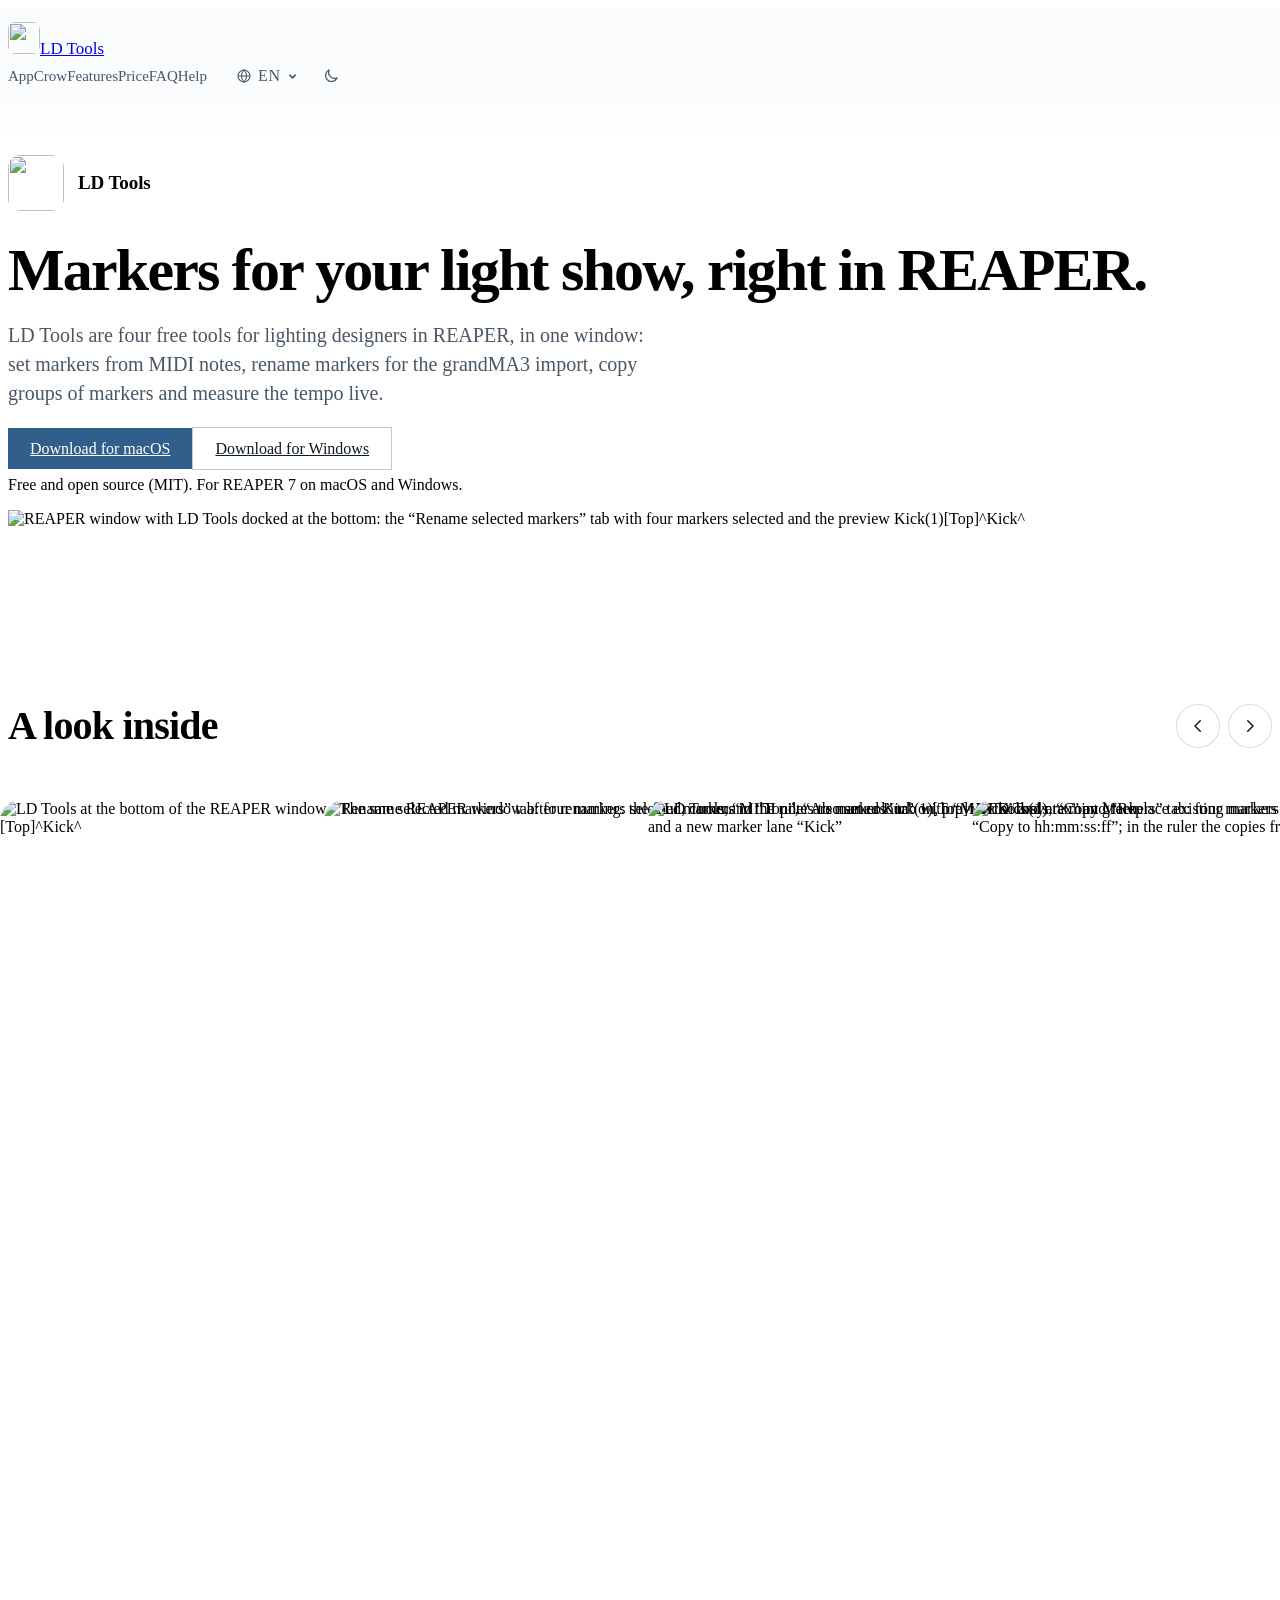
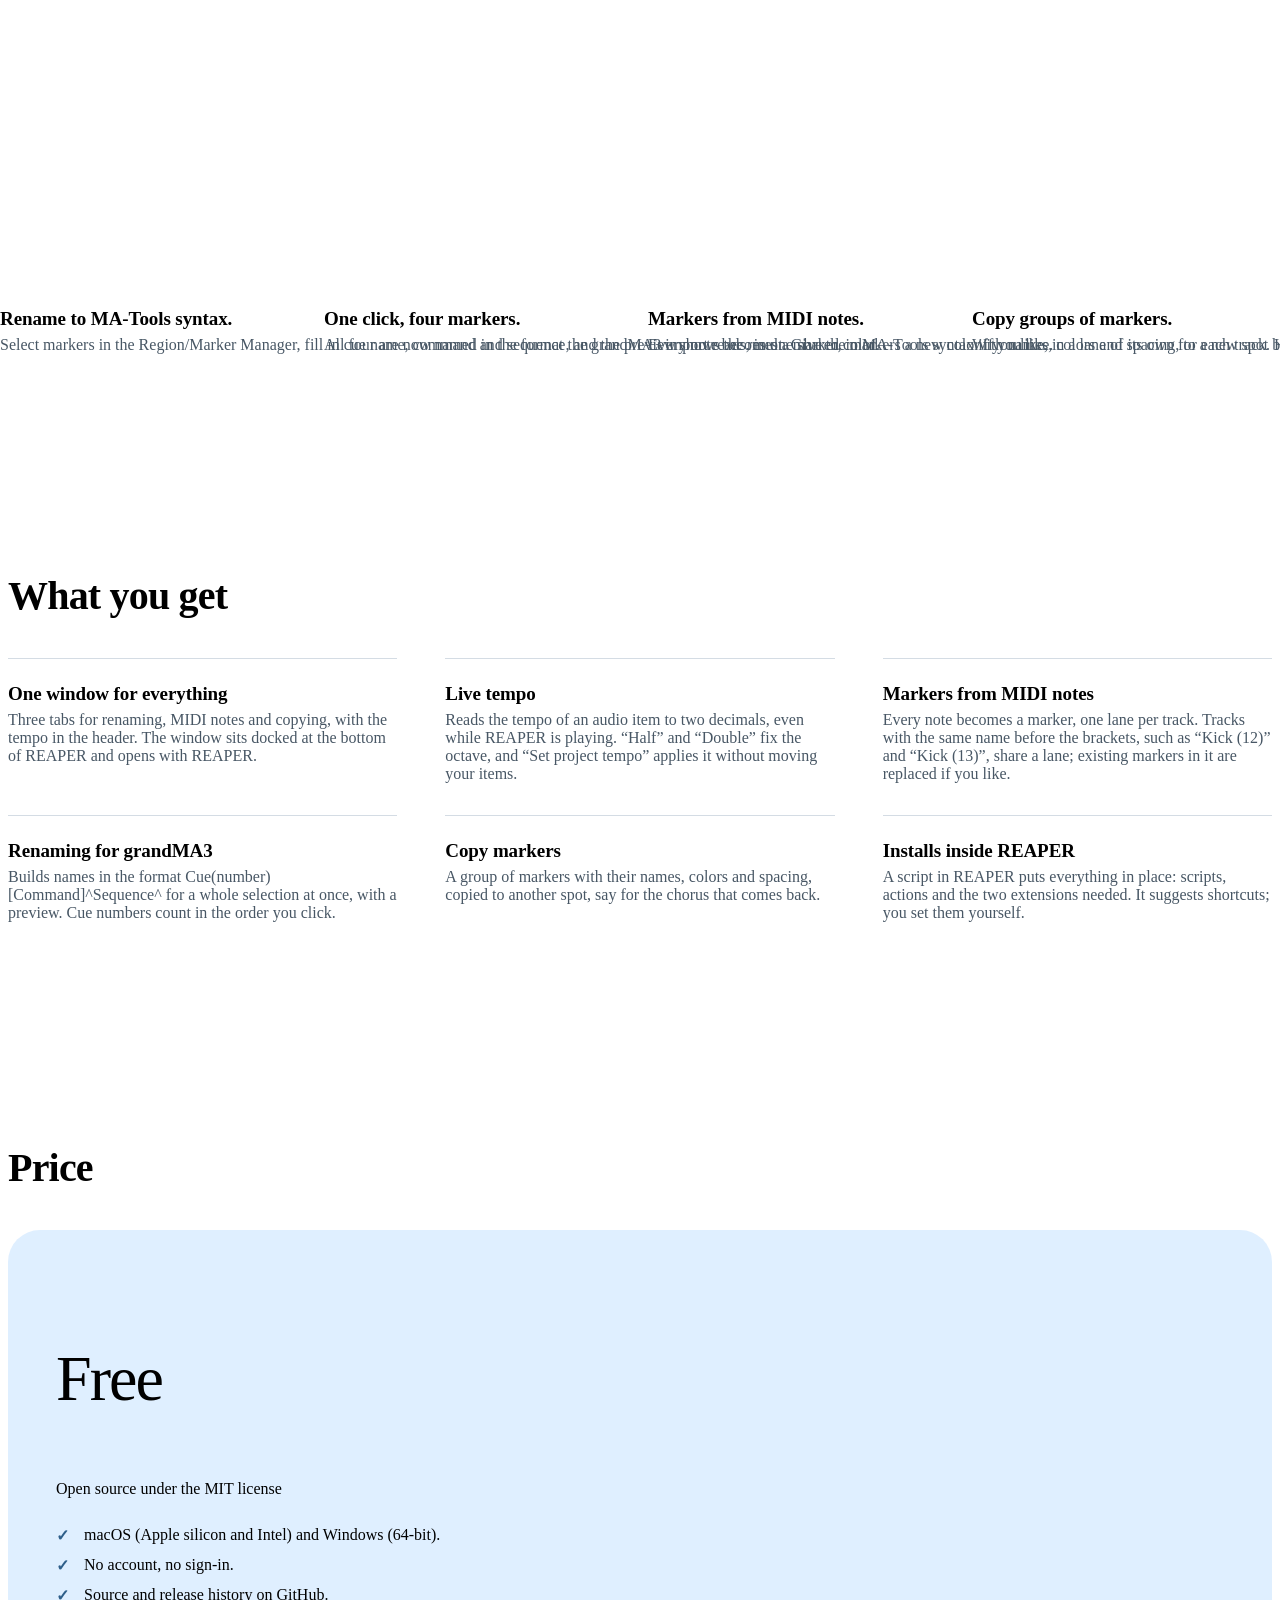
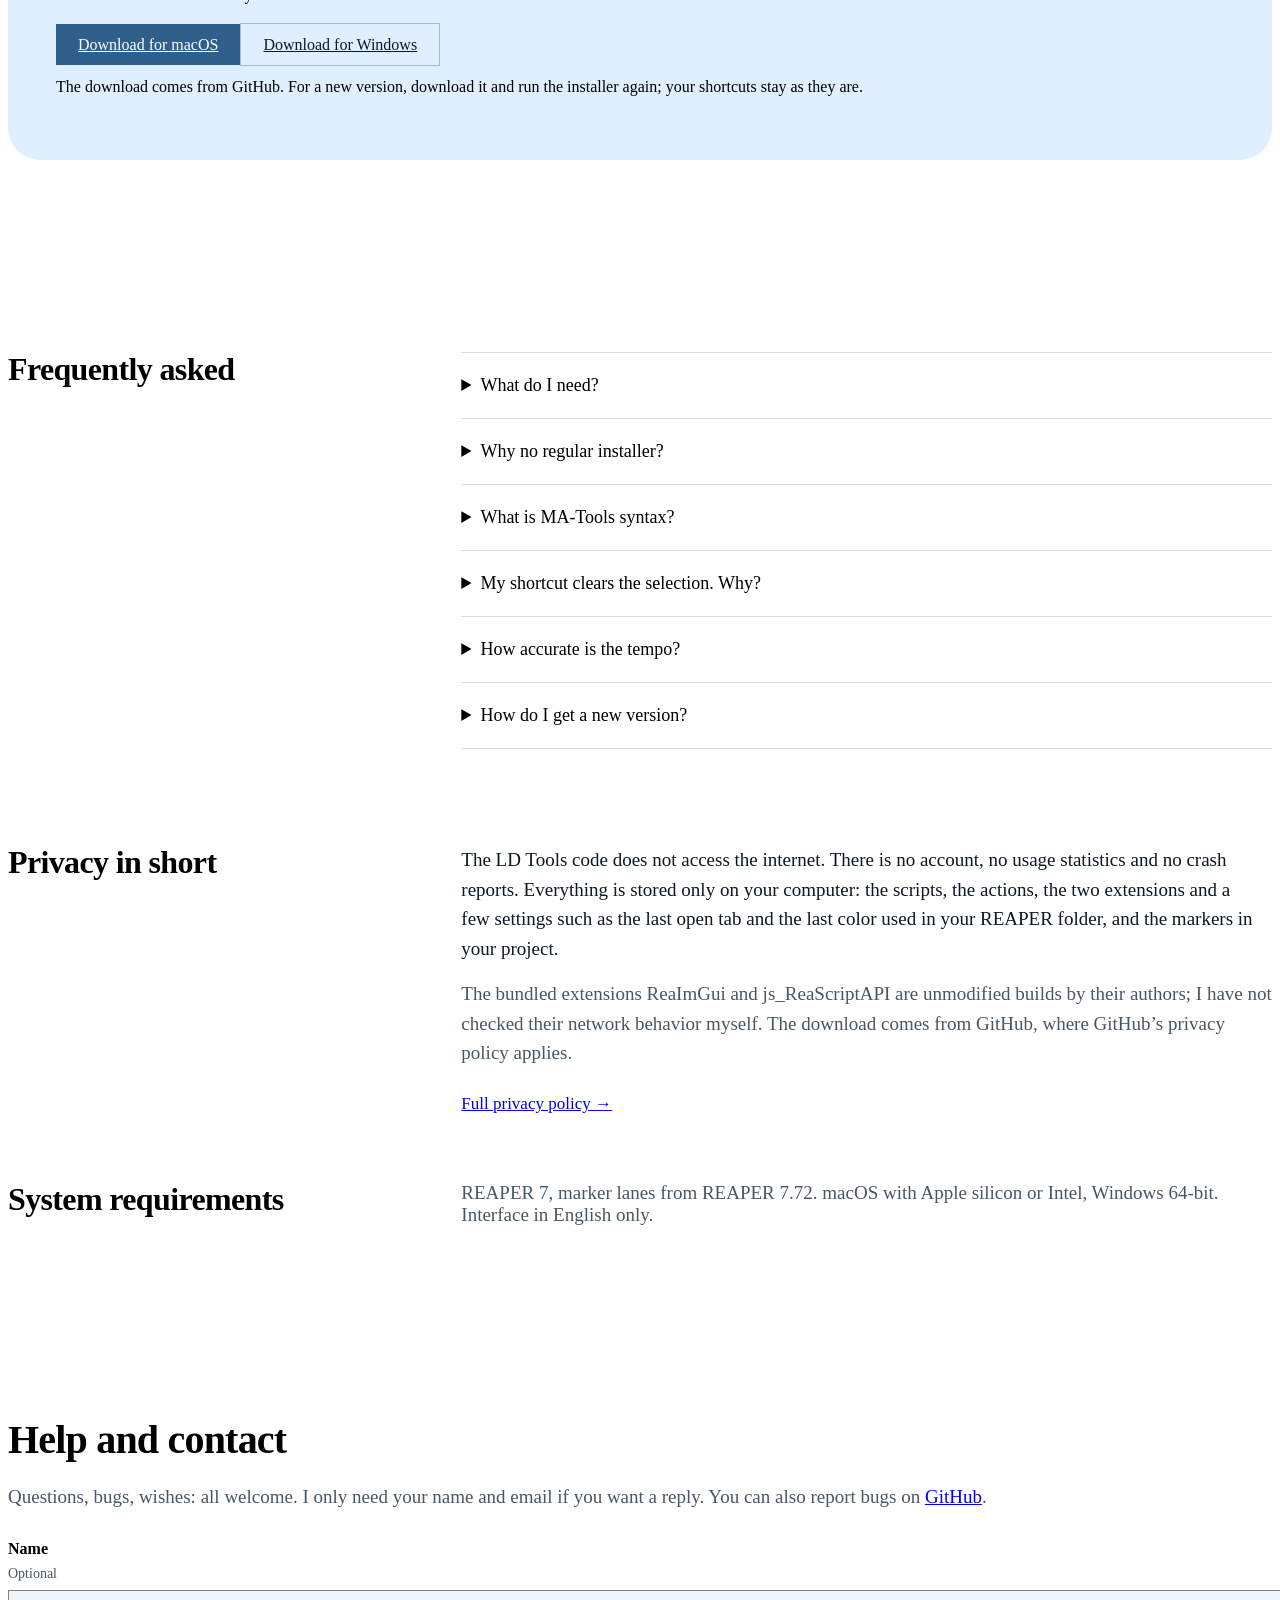
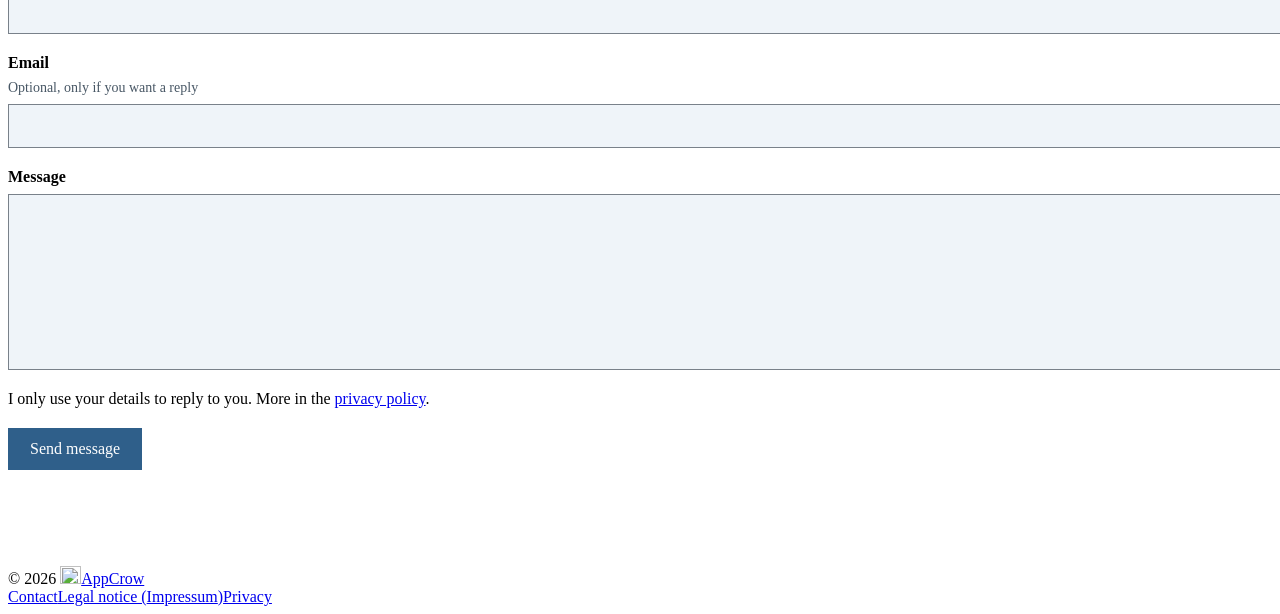
==== website/seite/en/index.html @ 0c8ac384 "website: product page reaperldtools.appcrow.at (LD Tools, neutral, free, downloads from the latest G" ====
<!doctype html>
<html lang="en" data-theme="dunkel">
<head>
<meta charset="utf-8">
<meta name="viewport" content="width=device-width, initial-scale=1">
<title>LD Tools – marker tools for lighting design in REAPER</title>
<meta name="description" content="Free tools for lighting designers in REAPER: markers from MIDI notes, renaming for the grandMA3 import, copying markers and live BPM.">
<link rel="canonical" href="https://reaperldtools.appcrow.at/en/">
<link rel="alternate" hreflang="de" href="https://reaperldtools.appcrow.at/">
<link rel="alternate" hreflang="en" href="https://reaperldtools.appcrow.at/en/">
<link rel="alternate" hreflang="x-default" href="https://reaperldtools.appcrow.at/en/">
<meta property="og:type" content="website">
<meta property="og:site_name" content="AppCrow">
<meta property="og:title" content="LD Tools – marker tools for lighting design in REAPER">
<meta property="og:description" content="Free tools for lighting designers in REAPER: markers from MIDI notes, renaming for the grandMA3 import, copying markers and live BPM.">
<meta property="og:url" content="https://reaperldtools.appcrow.at/en/">
<meta property="og:locale" content="en_US">
<meta property="og:locale:alternate" content="de_AT">
<meta property="og:image" content="https://reaperldtools.appcrow.at/assets/reaperldtools-icon.png">
<meta property="og:image:width" content="256">
<meta property="og:image:height" content="256">
<meta property="og:image:alt" content="LD Tools icon">
<meta name="twitter:card" content="summary">
<script type="application/ld+json">{"@context":"https://schema.org","@type":"SoftwareApplication","name":"LD Tools","description":"Free tools for lighting designers in REAPER: markers from MIDI notes, renaming for the grandMA3 import, copying markers and live BPM.","url":"https://reaperldtools.appcrow.at/en/","inLanguage":"en","image":"https://reaperldtools.appcrow.at/assets/reaperldtools-icon.png","operatingSystem":"macOS, Windows","publisher":{"@type":"Organization","name":"AppCrow","url":"https://appcrow.at/"}}</script>
<link rel="icon" href="../favicon.png" type="image/png">
<link rel="apple-touch-icon" href="../assets/reaperldtools-icon.png">
<link rel="stylesheet" href="../assets/stil.css">
<link rel="stylesheet" href="../assets/produkt.css">
<style>:root{--ton:248;--app-akzent-dunkel:#a9c9e8;--app-auf-akzent-dunkel:#0b1a2a;--app-akzent-hell:#2f5f8a}</style>
<script>(function(d){var t;try{t=sessionStorage.getItem('thema')}catch(e){}d.dataset.theme=t==='hell'||t==='dunkel'?t:matchMedia('(prefers-color-scheme: light)').matches?'hell':'dunkel'})(document.documentElement);</script>
<style>.js .ohne-js{display:none}</style><script>document.documentElement.classList.add('js')</script>
</head>
<body>
<a class="sprunglink" href="#inhalt">Skip to content</a>
<header class="rahmen kopf">
<div class="kopf-links"><a class="marke" href="../"><img class="app-icon" src="../assets/reaperldtools-icon.png" alt="" width="32" height="32">LD Tools</a></div>
<div class="kopf-rechts">
<nav class="navi" aria-label="Main menu"><a href="https://appcrow.at/en/">AppCrow</a><a class="wahlweise" href="#funktionen">Features</a><a class="wahlweise" href="#preis">Price</a><a class="wahlweise" href="#fragen">FAQ</a><a class="wahlweise" href="#hilfe">Help</a></nav>
<nav class="sprachwahl-nav" aria-label="Language"><details class="sprachwahl"><summary title="Language" aria-label="EN, choose language"><svg viewBox="0 0 24 24" aria-hidden="true"><g fill="none" stroke="currentColor" stroke-width="1.6"><circle cx="12" cy="12" r="9"></circle><path d="M3 12h18M12 3c2.5 2.6 3.8 5.6 3.8 9s-1.3 6.4-3.8 9c-2.5-2.6-3.8-5.6-3.8-9S9.5 5.6 12 3z"></path></g></svg><span>EN</span><svg class="pfeil" viewBox="0 0 12 12" aria-hidden="true"><path d="M3 4.5l3 3 3-3" fill="none" stroke="currentColor" stroke-width="1.6" stroke-linecap="round" stroke-linejoin="round"></path></svg></summary><ul class="sprachwahl-liste"><li><a href="../" lang="de" hreflang="de">Deutsch</a></li><li><a href="../en/" lang="en" hreflang="en" aria-current="true">English</a></li></ul></details></nav>
<button type="button" class="thema" id="schalter-thema" aria-pressed="true" aria-label="Dark" title="Appearance"><svg class="sonne" viewBox="0 0 24 24" aria-hidden="true"><g fill="none" stroke="currentColor" stroke-width="1.7" stroke-linecap="round"><circle cx="12" cy="12" r="4"></circle><path d="M12 2.5v2M12 19.5v2M2.5 12h2M19.5 12h2M5.3 5.3l1.4 1.4M17.3 17.3l1.4 1.4M5.3 18.7l1.4-1.4M17.3 6.7l1.4-1.4"></path></g></svg><svg class="mond" viewBox="0 0 24 24" aria-hidden="true"><path d="M20 14.5A8 8 0 0 1 9.5 4a8 8 0 1 0 10.5 10.5z" fill="none" stroke="currentColor" stroke-width="1.7" stroke-linejoin="round"></path></svg></button>
</div>
</header>
<main id="inhalt">
<section class="rahmen einstieg">
<div class="einstieg-text">
<p class="einstieg-marke"><img class="app-icon" src="../assets/reaperldtools-icon.png" alt="" width="56" height="56"><span>LD Tools</span></p>
<h1>Markers for your light show, right in REAPER.</h1>
<p class="satz">LD Tools are four free tools for lighting designers in REAPER, in one window: set markers from MIDI notes, rename markers for the grandMA3 import, copy groups of markers and measure the tempo live.</p>
<div class="knoepfe"><a class="knopf haupt" href="https://github.com/tobis-tales/Reaper_LD_Plugin_Set/releases/latest/download/LD-Tools-macOS.dmg">Download for macOS</a><a class="knopf zweit" href="https://github.com/tobis-tales/Reaper_LD_Plugin_Set/releases/latest/download/LD-Tools-Windows.zip">Download for Windows</a></div>
<p class="klein">Free and open source (MIT). For REAPER 7 on macOS and Windows.</p>
</div>
<div class="einstieg-medien"><img class="bild" src="../medien/ld-tools-neutral-en-1-rename.jpg" alt="REAPER window with LD Tools docked at the bottom: the “Rename selected markers” tab with four markers selected and the preview Kick(1)[Top]^Kick^" width="1080" height="1080"></div>
</section>
<section class="rahmen abschnitt" id="galerie">
<div class="abschnitt-kopf"><h2 id="galerie-titel">A look inside</h2><div class="galerie-knoepfe"><button type="button" data-richtung="-1" aria-label="Previous" aria-disabled="true"><svg viewBox="0 0 24 24" aria-hidden="true"><path d="M15 5l-7 7 7 7" fill="none" stroke="currentColor" stroke-width="2" stroke-linecap="round" stroke-linejoin="round"></path></svg></button><button type="button" data-richtung="1" aria-label="Next"><svg viewBox="0 0 24 24" aria-hidden="true"><path d="M15 5l-7 7 7 7" fill="none" stroke="currentColor" stroke-width="2" stroke-linecap="round" stroke-linejoin="round"></path></svg></button></div></div>
<div class="galerie quadrat" id="galerie-liste" tabindex="0" role="region" aria-labelledby="galerie-titel">
<figure><img class="bild" src="../medien/ld-tools-neutral-en-1-rename.jpg" alt="LD Tools at the bottom of the REAPER window, “Rename selected markers” tab: four markers selected, command “Top”, “Also set colour” on, preview Kick(1)[Top]^Kick^" width="1080" height="1080" loading="lazy"><figcaption><h3>Rename to MA-Tools syntax.</h3><p>Select markers in the Region/Marker Manager, fill in cue name, command and sequence, and the preview shows the result. Give the markers a new color if you like.</p></figcaption></figure>
<figure><img class="bild" src="../medien/ld-tools-neutral-en-2-rename-result.jpg" alt="The same REAPER window after renaming: the four markers in the ruler are named Kick(1)[Top]^Kick^ and are mint green" width="1080" height="1080" loading="lazy"><figcaption><h3>One click, four markers.</h3><p>All four are now named in the format the grandMA3 import reads, in one shared color.</p></figcaption></figure>
<figure><img class="bild" src="../medien/ld-tools-neutral-en-4-midi.jpg" alt="LD Tools, “MIDI notes to markers” tab with “MA-Tools syntax” and “Replace existing markers in these lanes”; above it the message “47 markers created in 1 lanes.” and a new marker lane “Kick”" width="1080" height="1080" loading="lazy"><figcaption><h3>Markers from MIDI notes.</h3><p>Every note becomes a marker, in MA-Tools syntax if you like, in a lane of its own for each track. Here 47 markers from the “Kick” track.</p></figcaption></figure>
<figure><img class="bild" src="../medien/ld-tools-neutral-en-3-copy.jpg" alt="LD Tools, “Copy Markers” tab: four markers from 21.1.00 to 173.1.00 ticked, target 225.1.00 or 00:07:28:00, buttons “Copy to cursor”, “Copy to measure.beats” and “Copy to hh:mm:ss:ff”; in the ruler the copies from measure 225" width="1080" height="1080" loading="lazy"><figcaption><h3>Copy groups of markers.</h3><p>With names, colors and spacing, to a new spot by measure, by timecode or at the cursor.</p></figcaption></figure>
</div>
</section>
<section class="rahmen abschnitt" id="funktionen">
<h2>What you get</h2>
<div class="funktionen">
<div><h3>One window for everything</h3><p>Three tabs for renaming, MIDI notes and copying, with the tempo in the header. The window sits docked at the bottom of REAPER and opens with REAPER.</p></div>
<div><h3>Live tempo</h3><p>Reads the tempo of an audio item to two decimals, even while REAPER is playing. “Half” and “Double” fix the octave, and “Set project tempo” applies it without moving your items.</p></div>
<div><h3>Markers from MIDI notes</h3><p>Every note becomes a marker, one lane per track. Tracks with the same name before the brackets, such as “Kick (12)” and “Kick (13)”, share a lane; existing markers in it are replaced if you like.</p></div>
<div><h3>Renaming for grandMA3</h3><p>Builds names in the format Cue(number)[Command]^Sequence^ for a whole selection at once, with a preview. Cue numbers count in the order you click.</p></div>
<div><h3>Copy markers</h3><p>A group of markers with their names, colors and spacing, copied to another spot, say for the chorus that comes back.</p></div>
<div><h3>Installs inside REAPER</h3><p>A script in REAPER puts everything in place: scripts, actions and the two extensions needed. It suggests shortcuts; you set them yourself.</p></div>
</div>
</section>
<section class="rahmen abschnitt" id="preis">
<h2>Price</h2>
<div class="preis"><div class="preiskarte"><p class="betrag">Free</p><p class="betrag-zusatz">Open source under the MIT license</p><ul><li>macOS (Apple silicon and Intel) and Windows (64-bit).</li><li>No account, no sign-in.</li><li>Source and release history on GitHub.</li></ul><div class="knoepfe"><a class="knopf haupt" href="https://github.com/tobis-tales/Reaper_LD_Plugin_Set/releases/latest/download/LD-Tools-macOS.dmg">Download for macOS</a><a class="knopf zweit" href="https://github.com/tobis-tales/Reaper_LD_Plugin_Set/releases/latest/download/LD-Tools-Windows.zip">Download for Windows</a></div><p class="klein">The download comes from GitHub. For a new version, download it and run the installer again; your shortcuts stay as they are.</p></div></div>
</section>
<section class="rahmen abschnitt seitlich" id="fragen">
<h2>Frequently asked</h2>
<div class="fragen">
<details><summary>What do I need?</summary><p>REAPER 7, and REAPER 7.72 or later for marker lanes. The extensions ReaImGui and js_ReaScriptAPI come with it, and the installer puts them in place. You do not need SWS.</p></details>
<details><summary>Why no regular installer?</summary><p>Only a script inside REAPER can create actions and open the shortcut dialog. That is why you install LD Tools from within REAPER. After the extensions are installed, restart REAPER once.</p></details>
<details><summary>What is MA-Tools syntax?</summary><p>A marker name like Kick(1)[Top]^Kick^: cue name, cue number, command and sequence. It is the format the grandMA3 marker import reads.</p></details>
<details><summary>My shortcut clears the selection. Why?</summary><p>When the Region/Marker Manager has focus, it swallows the shortcut. Click into the arrange view first, then press the shortcut.</p></details>
<details><summary>How accurate is the tempo?</summary><p>In my test with a real song, it was off by less than 0.02 BPM.</p></details>
<details><summary>How do I get a new version?</summary><p>Download the new version and run the installer again. There is no automatic notice of new versions.</p></details>
</div>
</section>
<section class="rahmen abschnitt seitlich" id="datenschutz">
<h2>Privacy in short</h2>
<div class="ds-text"><p>The LD Tools code does not access the internet. There is no account, no usage statistics and no crash reports. Everything is stored only on your computer: the scripts, the actions, the two extensions and a few settings such as the last open tab and the last color used in your REAPER folder, and the markers in your project.</p><p>The bundled extensions ReaImGui and js_ReaScriptAPI are unmodified builds by their authors; I have not checked their network behavior myself. The download comes from GitHub, where GitHub’s privacy policy applies.</p><p><a href="https://appcrow.at/en/privacy/#ldtools">Full privacy policy <span aria-hidden="true">→</span></a></p></div>
</section>
<section class="rahmen abschnitt seitlich" id="voraussetzungen">
<h2>System requirements</h2>
<p class="text-leise">REAPER 7, marker lanes from REAPER 7.72. macOS with Apple silicon or Intel, Windows 64-bit. Interface in English only.</p>
</section>
<section class="rahmen abschnitt" id="hilfe">
<h2>Help and contact</h2>
<p class="abschnitt-satz">Questions, bugs, wishes: all welcome. I only need your name and email if you want a reply. You can also report bugs on <a href="https://github.com/tobis-tales/Reaper_LD_Plugin_Set/issues">GitHub</a>.</p>
<p class="kasten ohne-js">The form needs JavaScript for spam protection. Please enable JavaScript to write to me.</p>
<form id="formular" class="formular" action="https://appcrow.at/api/kontakt.php" method="post">
<input type="hidden" name="thema" value="ldtools"><input type="hidden" name="lang" value="en"><input type="hidden" name="elapsed" value=""><input type="hidden" name="check" value="">
<div class="honig" aria-hidden="true"><label for="website">Website</label><input type="text" id="website" name="website" tabindex="-1" autocomplete="off"></div>
<label>Name <span class="feld-hinweis">Optional</span><input name="name" autocomplete="name" maxlength="200"></label>
<label>Email <span class="feld-hinweis">Optional, only if you want a reply</span><input type="email" name="email" autocomplete="email" maxlength="254"></label>
<label>Message<textarea name="message" rows="6" maxlength="20000" required></textarea></label>
<p class="klein">I only use your details to reply to you. More in the <a href="https://appcrow.at/en/privacy/#contact">privacy policy</a>.</p>
<div class="absenden"><button class="knopf haupt" type="submit">Send message</button><span id="status" class="klein" role="status"></span></div>
</form>
<div id="danke" class="danke" hidden tabindex="-1"><h3>Thanks for your message</h3><p>It has arrived. If you entered an email address, I’ll reply there.</p></div>
</section>
</main>
<footer class="rahmen fuss">
<span>© 2026 <a class="studio" href="https://appcrow.at/en/"><img class="nur-dunkel" src="../assets/appcrow-symbol-a2.png" alt="" width="22" height="18"><img class="nur-hell" src="../assets/appcrow-symbol-a1.png" alt="" width="21" height="18">AppCrow</a></span>
<nav aria-label="Legal"><a href="https://appcrow.at/en/contact/?thema=ldtools">Contact</a><a href="https://appcrow.at/impressum/" hreflang="de">Legal notice (<span lang="de">Impressum</span>)</a><a href="https://appcrow.at/en/privacy/#ldtools">Privacy</a></nav>

</footer>
<script src="../assets/produkt.js" data-texte='{"warte":"One moment, please send again shortly.","leer":"Please write a message.","mail":"This email address does not look valid.","viele":"Too many messages in a short time. Please try again in an hour.","fehler":"Sending failed. Please try again later.","sendet":"Sending …"}'></script>
</body>
</html>
---- website/seite/assets/produkt.css ----
/* Abweichung von der Design-Lieferung (Tobi 2026-10-03): jede :hover-Regel steht in @media (hover:hover){…}, sonst bleibt am iPhone der zuletzt angetippte Knopf hinterlegt. Geprüft von App Crow/Website/scripts/hover-pruefen.py. */
/* Produktseiten (binderdock.appcrow.at, mobula.appcrow.at, …): Ergänzung zu stil.css. Neugestaltung 2026-10-03.
   Je App setzt die Seite im <head>: --ton (Farbton des App-Icons, 0–360), --app-akzent-dunkel, --app-auf-akzent-dunkel, --app-akzent-hell.
   Grund und Flächen sind fast neutral, nur ein Hauch im Ton der App; Pastell für Bühnen. Hell/Dunkel: data-theme auf <html>. */
:root{--breite:1160px;--ton:290;--grund:oklch(0.165 0.012 var(--ton));--flaeche:oklch(0.205 0.016 var(--ton));--flaeche-hell:oklch(0.25 0.018 var(--ton));--linie:oklch(0.3 0.02 var(--ton));--menue:oklch(0.225 0.016 var(--ton));--text:oklch(0.965 0.006 var(--ton));--text-leise:oklch(0.76 0.02 var(--ton));--akzent:var(--app-akzent-dunkel,#c9a8f5);--auf-akzent:var(--app-auf-akzent-dunkel,#24102f);--knopf-hover:var(--weiss);--buehne:oklch(0.235 0.035 var(--ton));--metall:#5c5a62;--schatten-geraet:0 3cqi 9cqi -2cqi rgba(0,0,0,.6);--schatten-medien:0 24px 60px -18px rgba(0,0,0,.6)}
html[data-theme="hell"]{color-scheme:light;--grund:oklch(0.99 0.004 var(--ton));--flaeche:oklch(0.965 0.008 var(--ton));--flaeche-hell:oklch(0.935 0.012 var(--ton));--linie:oklch(0.89 0.014 var(--ton));--menue:#ffffff;--text:oklch(0.21 0.03 var(--ton));--text-leise:oklch(0.45 0.03 var(--ton));--akzent:var(--app-akzent-hell,#6336c9);--auf-akzent:#ffffff;--knopf-hover:var(--text);--buehne:oklch(0.945 0.028 var(--ton));--metall:#48464d;--schatten-geraet:0 3cqi 9cqi -2cqi rgba(30,30,60,.3);--schatten-medien:0 24px 60px -20px rgba(30,30,60,.35)}
body{-webkit-font-smoothing:antialiased}
.app-icon{border-radius:22.37%}
.nur-hell{display:none}
html[data-theme="hell"] .nur-hell{display:block}
html[data-theme="hell"] .nur-dunkel{display:none}
.knopf{padding:12px 22px;font-size:16px;transition:background .15s,color .15s,border-color .15s}
.knopf.haupt{background:var(--akzent);color:var(--auf-akzent)}
@media (hover:hover){.knopf.haupt:hover{background:var(--knopf-hover);color:var(--grund)}}
.knopf.zweit{background:transparent;border:1px solid color-mix(in oklch,var(--text) 24%,transparent);color:var(--text)}
@media (hover:hover){.knopf.zweit:hover{border-color:var(--text)}}
.knopf.bald{cursor:default;color:var(--text-leise);border-style:dashed}
@media (hover:hover){.knopf.bald:hover{border-color:color-mix(in oklch,var(--text) 24%,transparent)}}
main .abschnitt{border-top:0;padding-top:96px;padding-bottom:96px}
.abschnitt>h2,.abschnitt-kopf>h2,.seitlich>h2{font-size:40px;line-height:1.1;letter-spacing:-.02em;margin:0 0 40px}
.text-leise{color:var(--text-leise)}

/* Kopfzeile: Milchglas, Breite exakt Bildschirm (Abweichung a vom 2026-10-03) */
html{overflow-x:clip}
.kopf{position:sticky;top:0;z-index:20;gap:20px;padding-top:14px;padding-bottom:14px}
.kopf::before{content:"";position:absolute;z-index:-1;top:0;bottom:-28px;left:calc(50% - 50vw);right:calc(50% - 50vw);pointer-events:none;background:color-mix(in oklch,var(--grund) 86%,transparent);-webkit-backdrop-filter:blur(18px) saturate(1.4);backdrop-filter:blur(18px) saturate(1.4);-webkit-mask-image:linear-gradient(to bottom,#000 0%,#000 68%,rgba(0,0,0,.94) 72%,rgba(0,0,0,.82) 76%,rgba(0,0,0,.65) 80%,rgba(0,0,0,.46) 84%,rgba(0,0,0,.28) 88%,rgba(0,0,0,.14) 92%,rgba(0,0,0,.05) 96%,rgba(0,0,0,0) 100%);mask-image:linear-gradient(to bottom,#000 0%,#000 68%,rgba(0,0,0,.94) 72%,rgba(0,0,0,.82) 76%,rgba(0,0,0,.65) 80%,rgba(0,0,0,.46) 84%,rgba(0,0,0,.28) 88%,rgba(0,0,0,.14) 92%,rgba(0,0,0,.05) 96%,rgba(0,0,0,0) 100%)}
/* Barrierefreiheit (Phase 10, 2026-10-08): Fokus, Anker und Sprunglink landen unter der Kopfzeile samt Milchglas-Saum (62 px + 28 px). Ersetzt scroll-margin-top an [id], sonst zählt beides doppelt. */
html{scroll-padding-top:96px}
.kopf-links{display:flex;align-items:center;gap:12px;min-width:0}
.kopf-rechts{display:flex;align-items:center;gap:6px}
.marke{font-size:17px;gap:10px}
.kopf .navi{gap:6px 28px;margin-right:14px}
.kopf .navi a{font-size:15px;color:var(--text-leise);text-decoration:none;transition:color .15s}
@media (hover:hover){.kopf .navi a:hover{color:var(--text)}}
.zurueck,.thema,.sprachwahl>summary,.galerie-knoepfe button{display:inline-flex;align-items:center;justify-content:center;height:34px;border-radius:999px;color:var(--text-leise);background:transparent;border:0;cursor:pointer;text-decoration:none;transition:background .15s,color .15s}
.zurueck,.thema{width:34px;flex:none;padding:0}
.zurueck{box-shadow:inset 0 0 0 1px var(--linie)}
.sprachwahl[open]>summary{background:var(--flaeche-hell);color:var(--text)}@media (hover:hover){.zurueck:hover,.thema:hover,.sprachwahl>summary:hover{background:var(--flaeche-hell);color:var(--text)}}
.zurueck svg,.thema svg{width:18px;height:18px}
html:not(.js) .thema{display:none}
.thema .mond{display:none}
html[data-theme="hell"] .thema .mond{display:block}
html[data-theme="hell"] .thema .sonne{display:none}
details.sprachwahl{position:relative;background:none;border:0;border-radius:0;padding:0;margin:0}
.sprachwahl>summary{list-style:none;gap:6px;padding:0 10px 0 9px;font:600 13px/1 var(--font-sans);letter-spacing:.05em}
.sprachwahl>summary::-webkit-details-marker{display:none}
.sprachwahl>summary::after,.sprachwahl[open]>summary::after{content:none}
.sprachwahl summary svg{width:16px;height:16px}
.sprachwahl summary .pfeil{width:11px;height:11px;transition:transform .2s}
.sprachwahl[open] summary .pfeil{transform:rotate(180deg)}
.sprachwahl-liste{position:absolute;right:0;top:calc(100% + 8px);min-width:190px;margin:0;padding:6px;list-style:none;background:var(--menue);border:1px solid var(--linie);border-radius:14px;box-shadow:0 24px 50px -16px rgba(0,0,0,.45);z-index:40}
.sprachwahl-liste a{display:flex;align-items:center;justify-content:space-between;gap:16px;padding:9px 12px;border-radius:9px;color:var(--text);text-decoration:none;font-size:15px;line-height:1.3}
@media (hover:hover){.sprachwahl-liste a:hover{background:var(--flaeche-hell);color:var(--text)}}
.sprachwahl-liste a[aria-current]::after{content:"✓";color:var(--akzent);font-weight:700}

/* Geräterahmen iPhone und iPad, nur CSS. Die Bildschirmfotos enthalten Statusleiste und Dynamic Island. */
.geraet{container-type:inline-size;position:relative;width:100%}
.geraet .koerper{position:relative;background:#050506;box-shadow:0 0 0 .4cqi #18171b,0 0 0 1cqi var(--metall),0 0 0 1.25cqi #18171b,var(--schatten-geraet)}
.geraet img{display:block;width:100%;height:auto;max-width:none}
.geraet img.nur-hell{display:none}
html[data-theme="hell"] .geraet img.nur-hell{display:block}
html[data-theme="hell"] .geraet img.nur-dunkel{display:none}
.iphone .koerper{padding:2.7cqi;border-radius:16.2cqi}
.iphone img{border-radius:13.5cqi}
.iphone .koerper::before,.iphone .koerper::after{content:"";position:absolute;width:.8cqi}
.iphone .koerper::before{left:-1.95cqi;top:18%;height:30%;border-radius:.6cqi 0 0 .6cqi;background:linear-gradient(var(--metall) 0 16%,transparent 0 30%,var(--metall) 0 62%,transparent 0 70%,var(--metall) 0)}
.iphone .koerper::after{right:-1.95cqi;top:27%;height:15%;border-radius:0 .6cqi .6cqi 0;background:var(--metall)}
.ipad .koerper{padding:3.8cqi;border-radius:6.2cqi;background:radial-gradient(circle at calc(100% - 1.9cqi) 50%,#232a3a 0 .35cqi,#0d0e12 .4cqi .6cqi,transparent .65cqi),#050506;box-shadow:0 0 0 .3cqi #18171b,0 0 0 .7cqi var(--metall),0 0 0 .85cqi #18171b,var(--schatten-geraet)}
.ipad img{border-radius:2.4cqi}
.ipad .koerper::before{content:"";position:absolute;top:-1.3cqi;right:12%;width:8%;height:.6cqi;border-radius:.4cqi .4cqi 0 0;background:var(--metall)}
.ipad .koerper::after{content:"";position:absolute;right:-1.3cqi;top:8%;width:.6cqi;height:13%;border-radius:0 .4cqi .4cqi 0;background:linear-gradient(var(--metall) 0 44%,transparent 0 56%,var(--metall) 0)}
.duo{position:relative;aspect-ratio:1/1;border-radius:32px;background:var(--buehne);overflow:hidden}
.duo .ipad{position:absolute;width:64%;right:6%;top:9%}
.duo .iphone{position:absolute;width:27%;left:7%;top:28%}

/* Einstieg */
.einstieg{grid-template-columns:minmax(0,1fr) minmax(0,1.1fr);gap:64px;padding-top:48px;padding-bottom:80px}
.einstieg-marke{display:flex;align-items:center;gap:14px;margin:0 0 28px;font-size:19px;font-weight:650;letter-spacing:-.005em}
.einstieg-marke img{width:56px;height:56px;flex:none}
.einstieg h1{font-size:clamp(40px,4.8vw,60px);line-height:1.04;letter-spacing:-.03em;margin:0 0 20px;text-wrap:balance}
.einstieg .satz{font-size:20px;line-height:1.45;color:var(--text-leise);margin:0 0 32px;text-wrap:pretty;max-width:32em}
.einstieg .klein{margin-top:18px;max-width:32em}
.einstieg-medien video{border-radius:28px;box-shadow:var(--schatten-medien);width:100%;aspect-ratio:1/1;background:var(--flaeche)}

/* Galerie */
.abschnitt-kopf{display:flex;align-items:flex-end;justify-content:space-between;gap:24px;margin-bottom:40px}
.abschnitt-kopf>h2{margin:0}
.galerie-knoepfe{display:flex;gap:8px}
html:not(.js) .galerie-knoepfe{display:none}
.galerie-knoepfe button{width:44px;height:44px;padding:0;box-shadow:inset 0 0 0 1px var(--linie);color:var(--text)}
@media (hover:hover){.galerie-knoepfe button:not([aria-disabled="true"]):hover{background:var(--flaeche-hell)}}
.galerie-knoepfe button[aria-disabled="true"]{opacity:.35;cursor:default}
.galerie-knoepfe svg{width:18px;height:18px}
.galerie-knoepfe [data-richtung="1"] svg{transform:scaleX(-1)}
.galerie{display:grid;grid-auto-flow:column;grid-auto-columns:240px;gap:56px;overflow-x:auto;scroll-snap-type:x mandatory;padding:12px 8px 28px;margin:0 -8px;scrollbar-width:none}
.galerie::-webkit-scrollbar{display:none}
.galerie figure{margin:0;scroll-snap-align:start;display:grid;gap:28px;align-content:start}
.galerie figcaption h3{font-size:19px;margin:0 0 6px;letter-spacing:-.005em}
.galerie figcaption p{margin:0;color:var(--text-leise);font-size:16px;text-wrap:pretty}
.galerie.quadrat{grid-auto-columns:minmax(280px,440px);gap:32px}
.galerie.quadrat .bild{border-radius:20px;box-shadow:none}

/* Funktionen: ruhige Liste mit Haarlinien statt Kästen */
.funktionen{display:grid;grid-template-columns:repeat(3,minmax(0,1fr));gap:0 48px}
.funktionen>div{padding:24px 0 32px;border-top:1px solid var(--linie)}
.funktionen h3{font-size:19px;margin:0 0 6px;letter-spacing:-.005em}
.funktionen p{margin:0;color:var(--text-leise);text-wrap:pretty}

/* Preis */
.preis{grid-template-columns:minmax(0,1.1fr) minmax(0,1fr);gap:64px}
.preiskarte{background:var(--buehne);border:0;border-radius:32px;padding:48px}
.betrag{font-size:64px;letter-spacing:-.03em}
.betrag-zusatz{margin:12px 0 0}
.preiskarte ul{list-style:none;padding:0;margin:28px 0 32px;display:grid;gap:12px}
.preiskarte li{position:relative;padding-left:28px;margin:0;text-wrap:pretty}
.preiskarte li::before{content:"✓";position:absolute;left:0;color:var(--akzent);font-weight:700}
.preiskarte .klein{margin-top:24px}
.preis>.geraet.iphone{width:min(280px,64%);justify-self:center}
.preis>.bild{border-radius:24px}

/* Zweispaltige Abschnitte: Fragen, Datenschutz, Voraussetzungen */
.seitlich{display:grid;grid-template-columns:minmax(0,1fr) minmax(0,2fr);gap:48px;align-items:start}
.seitlich>h2{margin:0;font-size:clamp(24px,2.8vw,32px);-webkit-hyphens:auto;hyphens:auto;overflow-wrap:break-word}
.fragen details{background:none;border:0;border-top:1px solid var(--linie);border-radius:0;padding:0;margin:0}
.fragen details:last-child{border-bottom:1px solid var(--linie)}
.fragen summary{padding:22px 0;font-size:18px;align-items:center}
.fragen summary::after{font-size:24px;transition:transform .2s}
.fragen details p{margin:-4px 0 24px;max-width:40em;text-wrap:pretty}
.ds-text p{font-size:19px;line-height:1.55;color:var(--text-leise);margin:0 0 16px;text-wrap:pretty}
.ds-text p:first-child{color:var(--text)}
.ds-text p:last-child{margin:24px 0 0;font-size:17px}
.seitlich>.text-leise{font-size:19px;margin:0}
.seitlich+.seitlich{padding-top:0}
#datenschutz{padding-bottom:64px}

/* Hilfe und Kontakt: schmale Spalte in der Mitte (wie appcrow.at/kontakt) */
#hilfe>*{max-width:calc(760px - 2 * var(--rand));margin-left:auto;margin-right:auto}
#hilfe .formular{width:100%}
.abschnitt-satz{color:var(--text-leise);font-size:19px;margin:-16px 0 32px;text-wrap:pretty}
.kasten{background:var(--flaeche);border:1px solid var(--linie);border-radius:var(--radius);padding:var(--karte-innen)}
.kasten p{color:var(--text-leise);margin:0}
.formular{display:grid;gap:20px;margin-top:8px}
.formular label{display:grid;gap:8px;font-weight:600}
.formular input,.formular textarea{font:inherit;font-weight:400;color:var(--text);background:var(--flaeche);border:1px solid color-mix(in oklch,var(--text) 50%,var(--grund));border-radius:var(--radius-frage);padding:12px 14px;width:100%}
.formular textarea{resize:vertical;min-height:150px}
.formular input:focus,.formular textarea:focus{outline:2px solid var(--akzent);outline-offset:1px;border-color:var(--akzent)}
.formular button.knopf{border:0;cursor:pointer;font-family:inherit}
.formular .klein{margin:0}
.feld-hinweis{font-size:14px;font-weight:400;color:var(--text-leise)}
.absenden{display:flex;flex-wrap:wrap;align-items:center;gap:16px}
.honig{position:absolute;left:-10000px;width:1px;height:1px;overflow:hidden}
.danke{background:var(--flaeche);border:1px solid var(--linie);border-radius:var(--radius);padding:var(--karte-innen)}
.danke h3{margin:0 0 8px}
.danke p{margin:0;color:var(--text-leise)}
.danke:focus{outline:none}
.versionen{list-style:none;margin:0;padding:0}
.versionen li{display:grid;grid-template-columns:160px minmax(0,1fr);gap:16px;padding:14px 0;border-bottom:1px solid var(--linie)}
.versionen li:first-child{border-top:1px solid var(--linie)}
.versionen time{color:var(--text-leise);font-size:15px}
.versionen p{margin:0}

/* Fußzeile: AppCrow-Symbol A2 auf dunklem, A1 auf hellem Grund */
.fuss{border-top-color:var(--linie)}
.studio img.nur-dunkel{display:inline-block}
.studio img.nur-hell{display:none}
html[data-theme="hell"] .studio img.nur-dunkel{display:none}
html[data-theme="hell"] .studio img.nur-hell{display:inline-block}
.vermerk{flex-basis:100%;margin:0}

@media (max-width:960px){
.einstieg{grid-template-columns:minmax(0,1fr);gap:48px}
.einstieg-medien{max-width:560px}
.preis{grid-template-columns:minmax(0,1fr);gap:48px}
.funktionen{grid-template-columns:repeat(2,minmax(0,1fr))}
}
@media (max-width:760px){
main .abschnitt{padding-top:64px;padding-bottom:64px}
.abschnitt>h2,.abschnitt-kopf>h2,.seitlich>h2{font-size:30px}
.abschnitt-kopf{margin-bottom:28px}
.abschnitt-kopf>h2{margin:0}
.kopf .navi{margin-right:6px}
.einstieg{padding-top:16px;padding-bottom:48px}
.einstieg-marke img{width:48px;height:48px}
.einstieg .satz{font-size:18px}
.galerie{grid-auto-columns:62%;gap:32px}
.galerie.quadrat{grid-auto-columns:82%}
.funktionen{grid-template-columns:minmax(0,1fr);gap:0}
.preiskarte{padding:28px 24px;border-radius:24px}
.betrag{font-size:52px}
.seitlich{grid-template-columns:minmax(0,1fr);gap:24px}
.duo{border-radius:24px}
.versionen li{grid-template-columns:minmax(0,1fr);gap:4px}
}

/* Dezentes Ein- und Ausblenden beim Scrollen (ohne Skript). Galerie ausgenommen (scrollt seitlich).
   Barrierefreiheit (Phase 10, 2026-10-08): Einblenden über feste 120 px am unteren Rand statt 80 % der Elementhöhe (sonst blieb Text in Ruhe blass); Ausblenden nur in den obersten 90 px, also unter der Kopfzeile. view(0px): Bezug ist der ganze Bildschirm, nicht der Bereich unter scroll-padding-top. */
@supports (animation-timeline: view(0px)){
@media (prefers-reduced-motion: no-preference){
main>.abschnitt>:not(.galerie):not(.funktionen):not(.honig),main>.abschnitt>.funktionen>*{animation:einblenden linear both,ausblenden linear forwards;animation-timeline:view(0px),view(0px);animation-range:entry 0% entry 120px,exit calc(100% - 90px) exit 100%}
@keyframes einblenden{from{opacity:0;transform:translateY(32px)}to{opacity:1;transform:none}}
@keyframes ausblenden{to{opacity:0;transform:translateY(-12px)}}
}
}
/* Barrierefreiheit (Phase 10, 2026-10-08) */
/* Sprunglink „Zum Inhalt springen“: erstes Element jeder Seite, nur bei Tastaturfokus sichtbar (über der Kopfzeile). */
.sprunglink{position:fixed;left:16px;top:10px;z-index:60;padding:10px 18px;border-radius:999px;background:var(--akzent);color:var(--auf-akzent);font-weight:600;font-size:16px;text-decoration:none;transform:translateY(-150%)}
.sprunglink:focus{transform:none}
/* Beschreibung des Videos (1.2.1/1.2.3) als Klappe unter dem Video (Tobi, 2026-10-20): leise wie .klein, Zeile 44 px hoch zum Antippen */
details.video-beschreibung{background:none;border:0;border-radius:0;padding:0;margin:10px 0 0}
.video-beschreibung>summary{display:inline-flex;justify-content:flex-start;align-items:center;gap:8px;min-height:44px;padding:0;font-size:14px;color:var(--text-leise)}
.video-beschreibung>summary::after{font-size:18px}
@media (hover:hover){.video-beschreibung>summary:hover{color:var(--text)}}
.video-beschreibung .klein{margin:2px 0 8px;text-wrap:pretty}
/* Fehlerseite /404.html */
.fehlerseite{padding-top:56px;padding-bottom:96px}
.fehlerseite .knoepfe{margin:8px 0 28px}
/* 1.4.10: lange Wörter umbrechen statt abschneiden (320 px, auch mit größeren Textabständen 1.4.12); Trennstriche in Überschriften und im Preis am Handy */
body{overflow-wrap:break-word}
@media (max-width:600px){h1,h2,h3,.betrag{-webkit-hyphens:auto;hyphens:auto}}
/* „Bewegung reduzieren“: kein weiches Scrollen (stil.css setzt scroll-behavior:smooth) */
@media (prefers-reduced-motion:reduce){html{scroll-behavior:auto}}
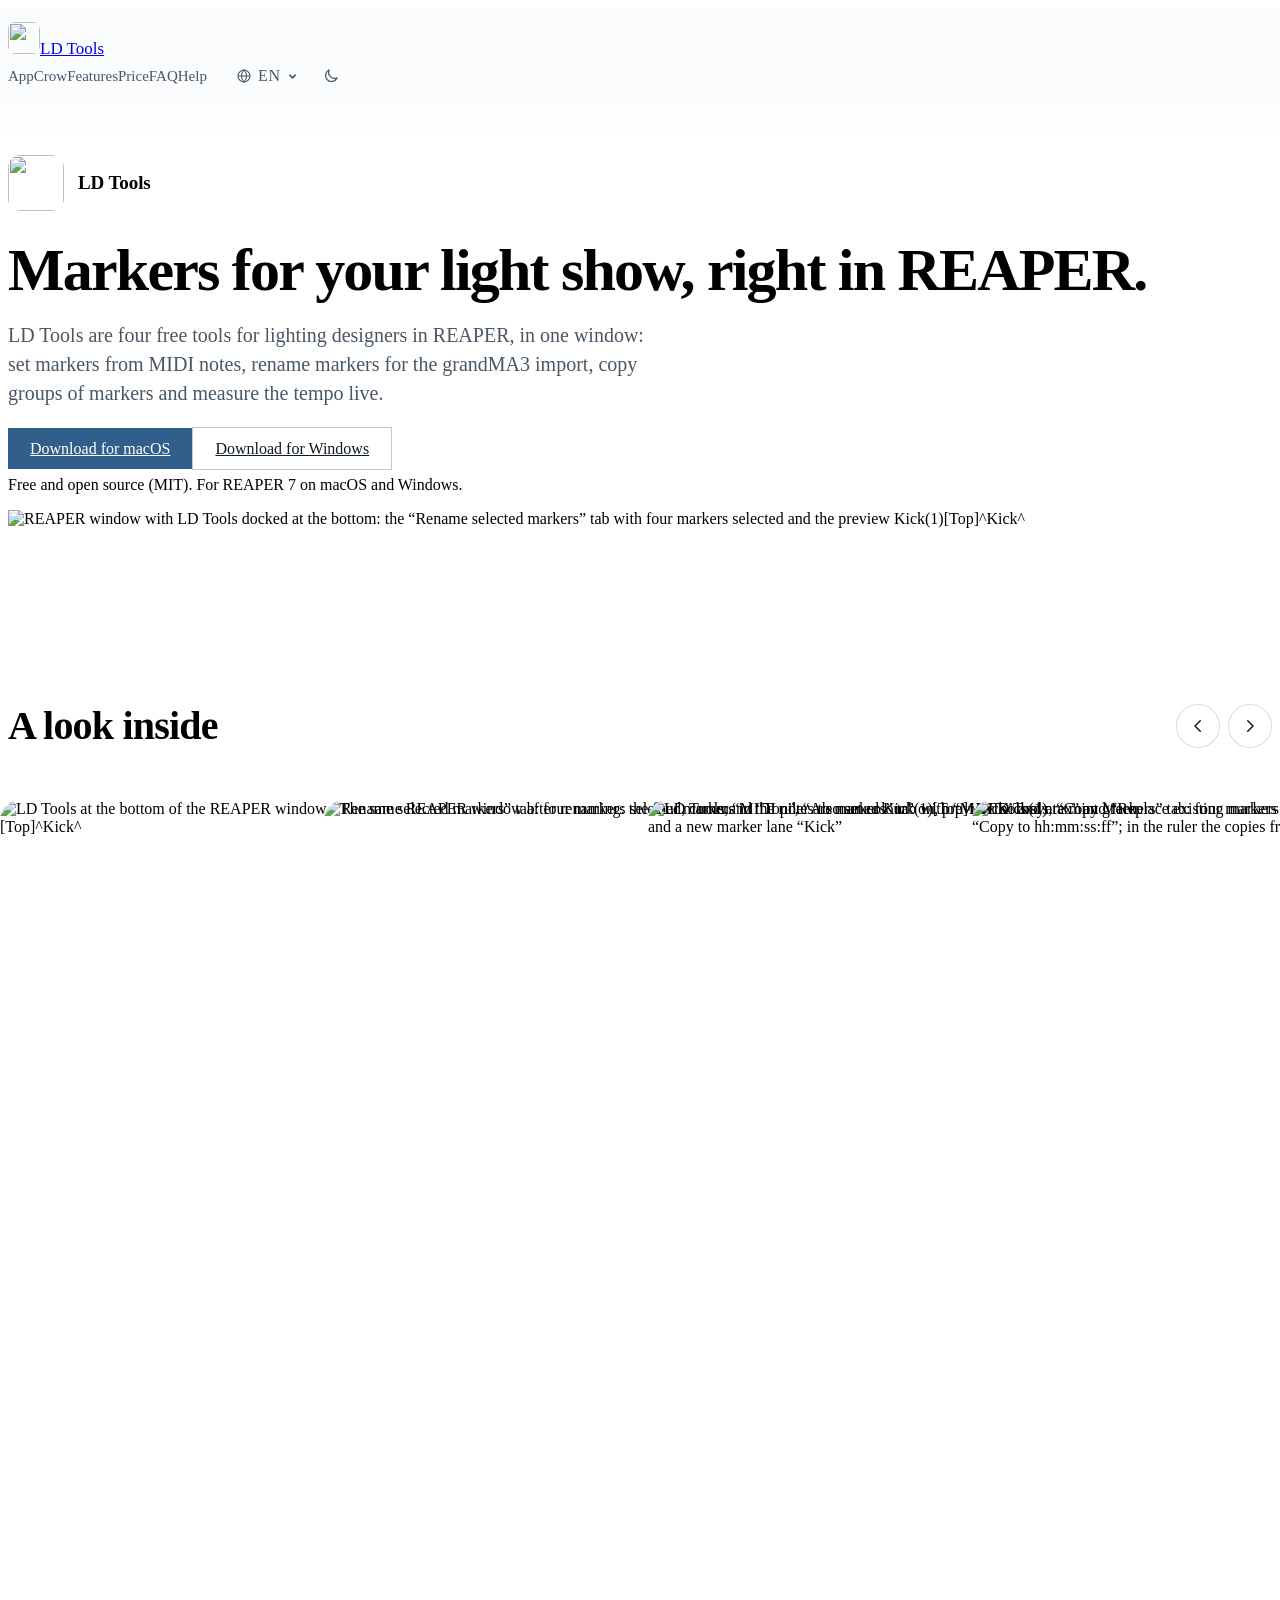
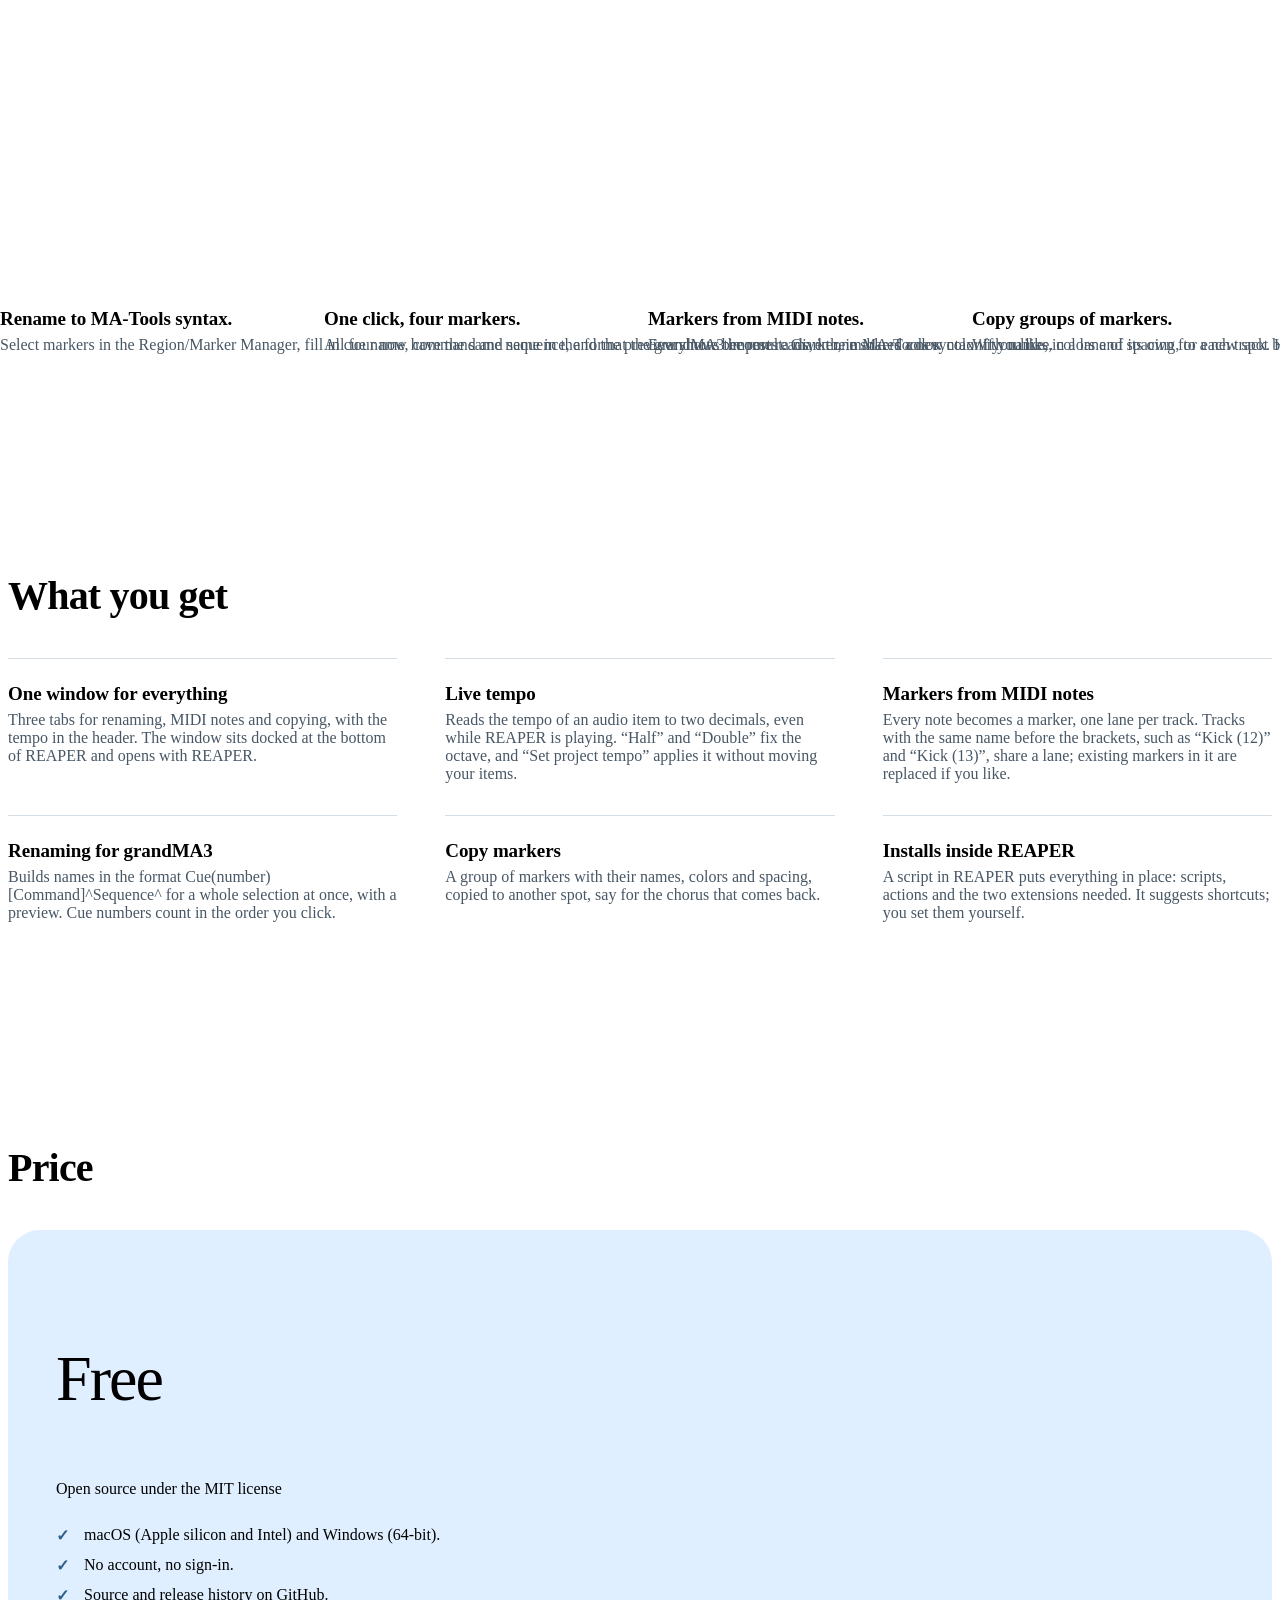
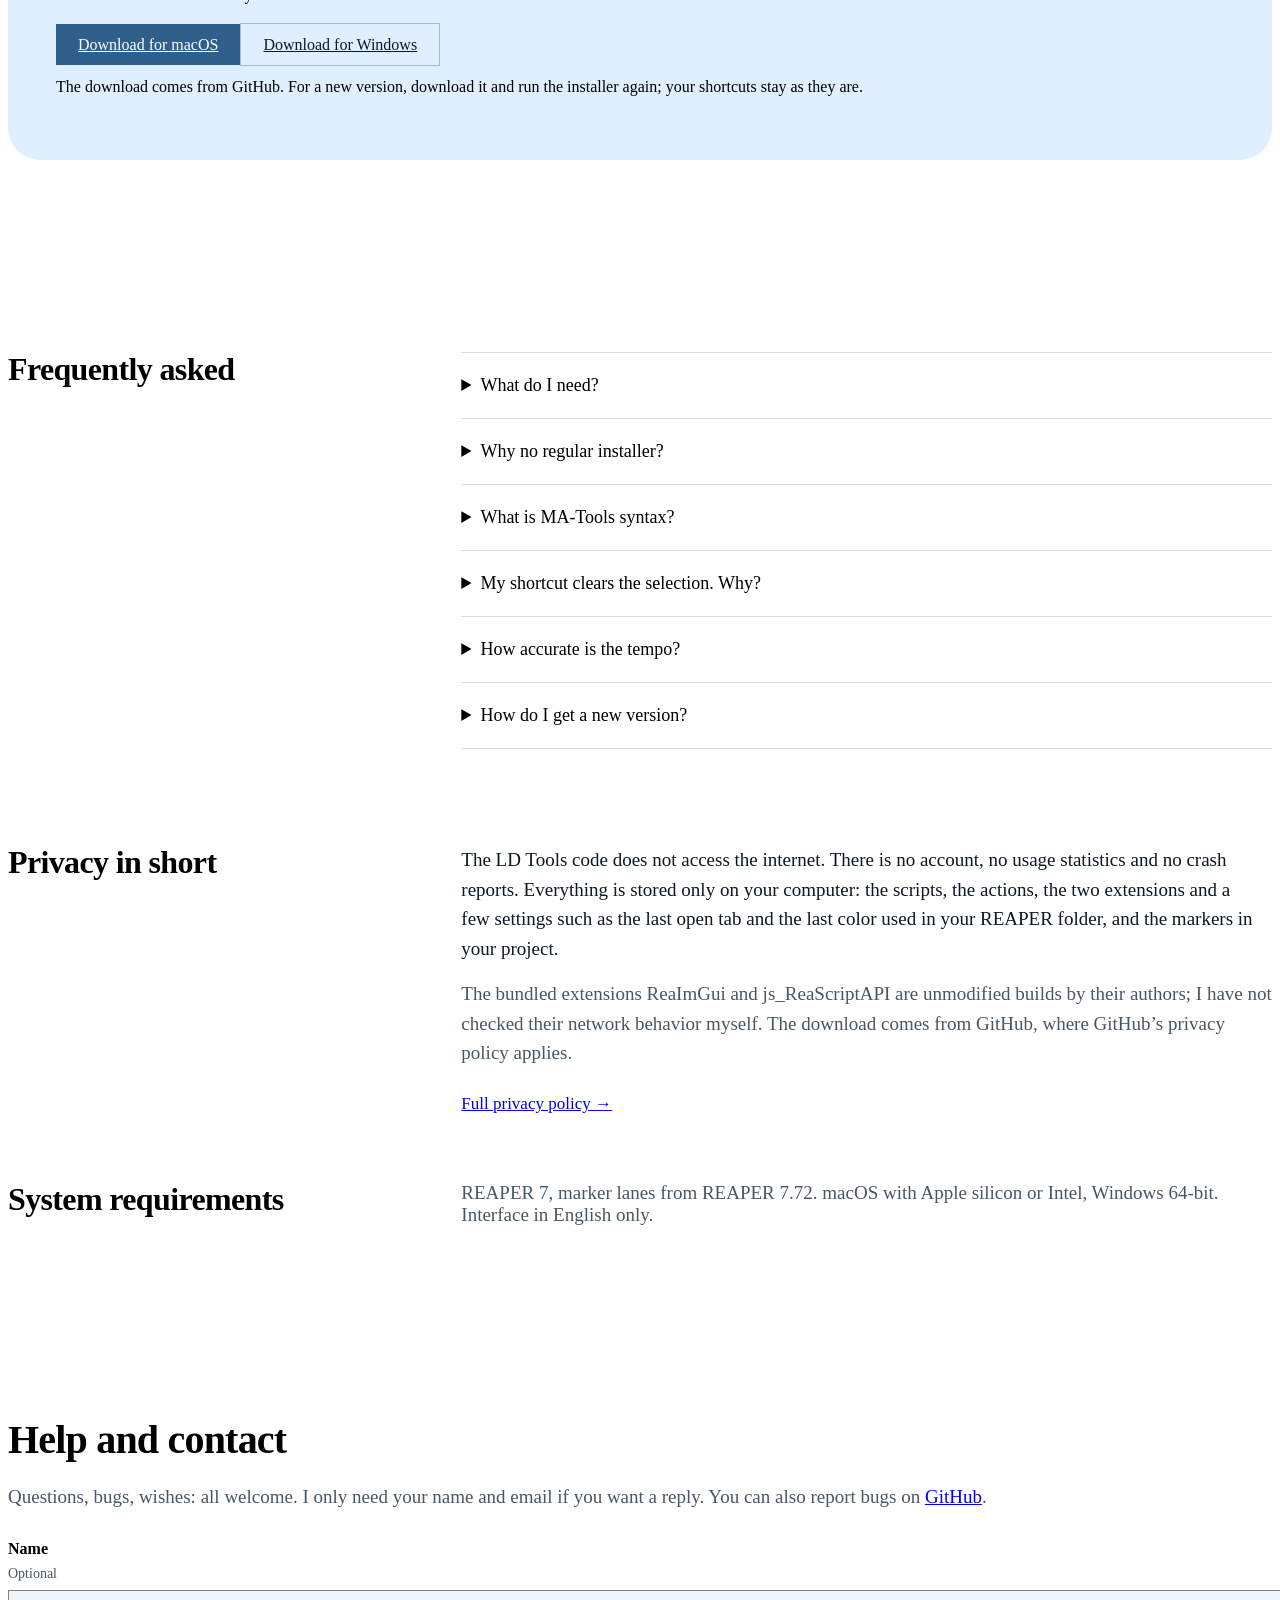
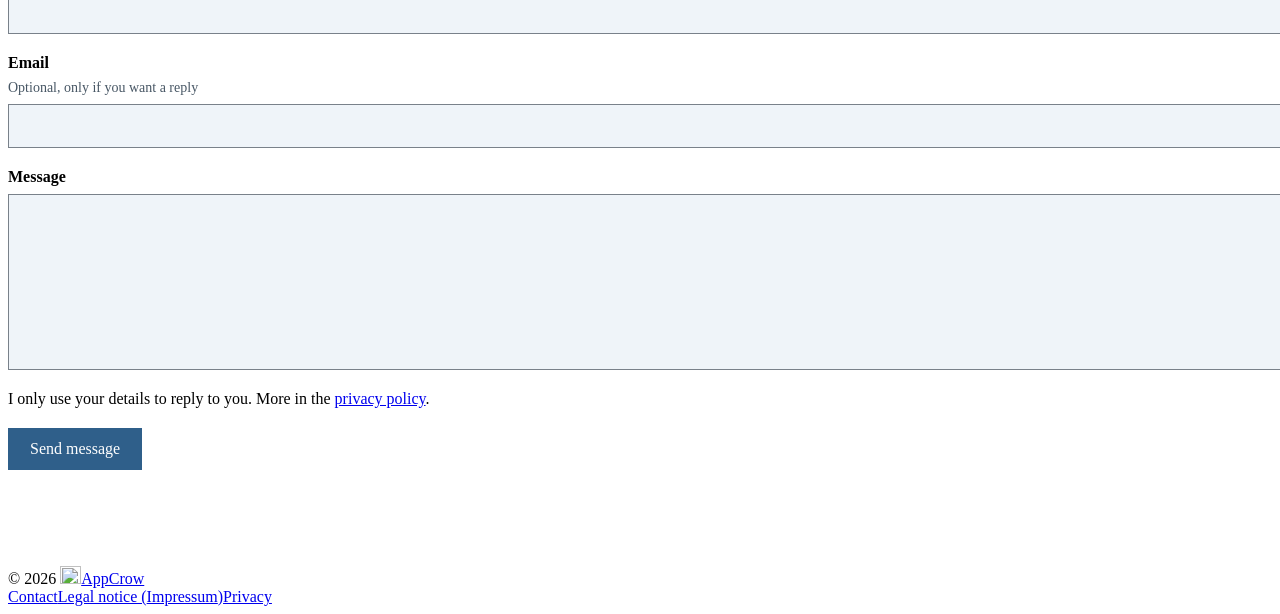
==== commit de9fb957: "Website: Großbild auf der Produktseite (Klick öffnet Galerie-Bild groß im <dialog>), produkt.js/prod" ====
--- a/website/seite/en/index.html
+++ b/website/seite/en/index.html
@@ -53,11 +53,11 @@
 </section>
 <section class="rahmen abschnitt" id="galerie">
 <div class="abschnitt-kopf"><h2 id="galerie-titel">A look inside</h2><div class="galerie-knoepfe"><button type="button" data-richtung="-1" aria-label="Previous" aria-disabled="true"><svg viewBox="0 0 24 24" aria-hidden="true"><path d="M15 5l-7 7 7 7" fill="none" stroke="currentColor" stroke-width="2" stroke-linecap="round" stroke-linejoin="round"></path></svg></button><button type="button" data-richtung="1" aria-label="Next"><svg viewBox="0 0 24 24" aria-hidden="true"><path d="M15 5l-7 7 7 7" fill="none" stroke="currentColor" stroke-width="2" stroke-linecap="round" stroke-linejoin="round"></path></svg></button></div></div>
-<div class="galerie quadrat" id="galerie-liste" tabindex="0" role="region" aria-labelledby="galerie-titel">
-<figure><img class="bild" src="../medien/ld-tools-neutral-en-1-rename.jpg" alt="LD Tools at the bottom of the REAPER window, “Rename selected markers” tab: four markers selected, command “Top”, “Also set colour” on, preview Kick(1)[Top]^Kick^" width="1080" height="1080" loading="lazy"><figcaption><h3>Rename to MA-Tools syntax.</h3><p>Select markers in the Region/Marker Manager, fill in cue name, command and sequence, and the preview shows the result. Give the markers a new color if you like.</p></figcaption></figure>
-<figure><img class="bild" src="../medien/ld-tools-neutral-en-2-rename-result.jpg" alt="The same REAPER window after renaming: the four markers in the ruler are named Kick(1)[Top]^Kick^ and are mint green" width="1080" height="1080" loading="lazy"><figcaption><h3>One click, four markers.</h3><p>All four are now named in the format the grandMA3 import reads, in one shared color.</p></figcaption></figure>
-<figure><img class="bild" src="../medien/ld-tools-neutral-en-4-midi.jpg" alt="LD Tools, “MIDI notes to markers” tab with “MA-Tools syntax” and “Replace existing markers in these lanes”; above it the message “47 markers created in 1 lanes.” and a new marker lane “Kick”" width="1080" height="1080" loading="lazy"><figcaption><h3>Markers from MIDI notes.</h3><p>Every note becomes a marker, in MA-Tools syntax if you like, in a lane of its own for each track. Here 47 markers from the “Kick” track.</p></figcaption></figure>
-<figure><img class="bild" src="../medien/ld-tools-neutral-en-3-copy.jpg" alt="LD Tools, “Copy Markers” tab: four markers from 21.1.00 to 173.1.00 ticked, target 225.1.00 or 00:07:28:00, buttons “Copy to cursor”, “Copy to measure.beats” and “Copy to hh:mm:ss:ff”; in the ruler the copies from measure 225" width="1080" height="1080" loading="lazy"><figcaption><h3>Copy groups of markers.</h3><p>With names, colors and spacing, to a new spot by measure, by timecode or at the cursor.</p></figcaption></figure>
+<div class="galerie quadrat" id="galerie-liste" data-schliessen="Close" tabindex="0" role="region" aria-labelledby="galerie-titel">
+<figure><img class="bild" src="../medien/ld-tools-neutral-en-1-rename.jpg" alt="LD Tools at the bottom of the REAPER window, “Rename selected markers” tab: four markers selected, command “Top”, “Also set colour” on, preview Kick(1)[Top]^Kick^" width="1080" height="1080" data-gross="../medien/gross/ld-tools-1-rename.jpg" loading="lazy"><figcaption><h3>Rename to MA-Tools syntax.</h3><p>Select markers in the Region/Marker Manager, fill in cue name, command and sequence, and the preview shows the result. Give the markers a new color if you like.</p></figcaption></figure>
+<figure><img class="bild" src="../medien/ld-tools-neutral-en-2-rename-result.jpg" alt="The same REAPER window after renaming: the four markers in the ruler are named Kick(1)[Top]^Kick^ and are mint green" width="1080" height="1080" data-gross="../medien/gross/ld-tools-2-rename-result.jpg" loading="lazy"><figcaption><h3>One click, four markers.</h3><p>All four now have the same name in the format the grandMA3 import reads, in one shared color.</p></figcaption></figure>
+<figure><img class="bild" src="../medien/ld-tools-neutral-en-4-midi.jpg" alt="LD Tools, “MIDI notes to markers” tab with “MA-Tools syntax” and “Replace existing markers in these lanes”; above it the message “47 markers created in 1 lanes.” and a new marker lane “Kick”" width="1080" height="1080" data-gross="../medien/gross/ld-tools-4-midi.jpg" loading="lazy"><figcaption><h3>Markers from MIDI notes.</h3><p>Every note becomes a marker, in MA-Tools syntax if you like, in a lane of its own for each track. Here 47 markers from the “Kick” track.</p></figcaption></figure>
+<figure><img class="bild" src="../medien/ld-tools-neutral-en-3-copy.jpg" alt="LD Tools, “Copy Markers” tab: four markers from 21.1.00 to 173.1.00 ticked, target 225.1.00 or 00:07:28:00, buttons “Copy to cursor”, “Copy to measure.beats” and “Copy to hh:mm:ss:ff”; in the ruler the copies from measure 225" width="1080" height="1080" data-gross="../medien/gross/ld-tools-3-copy.jpg" loading="lazy"><figcaption><h3>Copy groups of markers.</h3><p>With names, colors and spacing, to a new spot by measure, by timecode or at the cursor.</p></figcaption></figure>
 </div>
 </section>
 <section class="rahmen abschnitt" id="funktionen">
--- a/website/seite/assets/produkt.css
+++ b/website/seite/assets/produkt.css
@@ -100,6 +100,34 @@
 .galerie.quadrat{grid-auto-columns:minmax(280px,440px);gap:32px}
 .galerie.quadrat .bild{border-radius:20px;box-shadow:none}
 
+/* Großbild: Galerie-Bild groß über der Seite (Tobi 2026-10-23; Dialog baut produkt.js) */
+#galerie-liste [role="button"]{cursor:zoom-in}
+html.grossbild-offen{overflow:hidden}
+.grossbild{position:fixed;inset:0;width:100%;height:100%;max-width:none;max-height:none;margin:0;padding:64px 16px 84px;border:0;box-sizing:border-box;background:rgba(8,8,10,.97);color:#fff;overscroll-behavior:contain;touch-action:pinch-zoom}
+.grossbild[open]{display:grid;place-items:center}
+.grossbild::backdrop{background:transparent}
+.grossbild figure{margin:0;display:grid;gap:14px;justify-items:center;min-width:0;min-height:0}
+.grossbild img{display:block;width:auto;height:auto;max-width:100%;max-height:calc(100dvh - 190px);border-radius:16px}
+.grossbild figcaption{font-size:17px;line-height:1.35;text-align:center;text-wrap:balance}
+.grossbild button{position:absolute;width:44px;height:44px;padding:0;border:0;border-radius:999px;display:inline-flex;align-items:center;justify-content:center;background:rgba(255,255,255,.14);color:#fff;cursor:pointer}
+.grossbild button[aria-disabled="true"]{opacity:.35;cursor:default}
+.grossbild svg{width:18px;height:18px}
+.grossbild-zu{top:12px;right:12px}
+.grossbild [data-schritt]{bottom:20px}
+.grossbild [data-schritt="-1"]{left:calc(50% - 52px)}
+.grossbild [data-schritt="1"]{left:calc(50% + 8px)}
+.grossbild [data-schritt="1"] svg{transform:scaleX(-1)}
+@media (min-width:761px){
+.grossbild{padding:16px 88px}
+.grossbild img{max-height:calc(100dvh - 100px)}
+.grossbild [data-schritt]{bottom:auto;top:calc(50% - 22px)}
+.grossbild [data-schritt="-1"]{left:24px}
+.grossbild [data-schritt="1"]{left:auto;right:24px}
+}
+@media (hover:hover){.grossbild button:not([aria-disabled="true"]):hover{background:rgba(255,255,255,.26)}}
+@media (prefers-reduced-motion:no-preference){.grossbild[open]{animation:grossbild-auf .18s ease-out}}
+@keyframes grossbild-auf{from{opacity:0}to{opacity:1}}
+
 /* Funktionen: ruhige Liste mit Haarlinien statt Kästen */
 .funktionen{display:grid;grid-template-columns:repeat(3,minmax(0,1fr));gap:0 48px}
 .funktionen>div{padding:24px 0 32px;border-top:1px solid var(--linie)}
